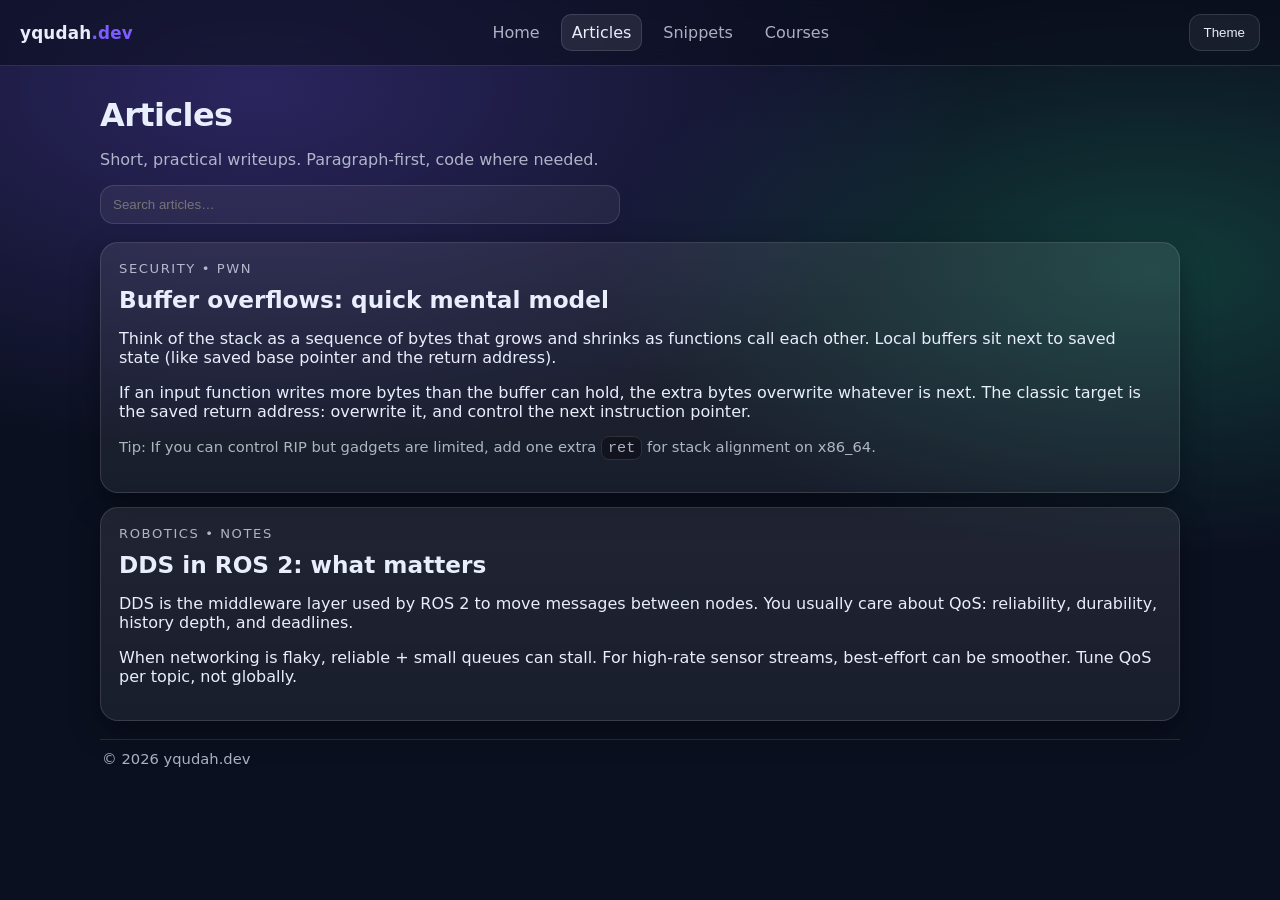
==== articles.html @ 6a626a5e "init site" ====
<!doctype html>
<html lang="en">
<head>
  <meta charset="utf-8" />
  <meta name="viewport" content="width=device-width,initial-scale=1" />
  <title>Articles • yqudah.dev</title>
  <meta name="description" content="Articles and writeups." />
  <link rel="stylesheet" href="style.css" />
</head>
<body>
  <header class="topbar">
    <a class="brand" href="index.html">yqudah<span>.dev</span></a>

    <nav class="nav">
      <a href="index.html">Home</a>
      <a class="active" href="articles.html">Articles</a>
      <a href="snippets.html">Snippets</a>
      <a href="courses.html">Courses</a>
    </nav>

    <button class="btn ghost" id="themeBtn" type="button">Theme</button>
  </header>

  <main class="container">
    <section class="pageHead">
      <h1>Articles</h1>
      <p class="muted">Short, practical writeups. Paragraph-first, code where needed.</p>
      <input class="search" id="search" placeholder="Search articles…" />
    </section>

    <section class="stack" id="list">
      <article class="post card" id="post-bo-model" data-title="buffer overflows quick mental model stack saved rip">
        <div class="kicker">Security • Pwn</div>
        <h2 class="h2">Buffer overflows: quick mental model</h2>
        <p>
          Think of the stack as a sequence of bytes that grows and shrinks as functions call each other.
          Local buffers sit next to saved state (like saved base pointer and the return address).
        </p>
        <p>
          If an input function writes more bytes than the buffer can hold, the extra bytes overwrite whatever is next.
          The classic target is the saved return address: overwrite it, and control the next instruction pointer.
        </p>
        <p class="muted small">
          Tip: If you can control RIP but gadgets are limited, add one extra <code>ret</code> for stack alignment on x86_64.
        </p>
      </article>

      <article class="post card" id="post-dds-notes" data-title="dds ros2 quick notes pub sub reliability qos">
        <div class="kicker">Robotics • Notes</div>
        <h2 class="h2">DDS in ROS 2: what matters</h2>
        <p>
          DDS is the middleware layer used by ROS 2 to move messages between nodes.
          You usually care about QoS: reliability, durability, history depth, and deadlines.
        </p>
        <p>
          When networking is flaky, reliable + small queues can stall. For high-rate sensor streams, best-effort can be smoother.
          Tune QoS per topic, not globally.
        </p>
      </article>
    </section>

    <footer class="footer">
      <div class="muted small">© <span id="year"></span> yqudah.dev</div>
    </footer>
  </main>

  <script src="app.js"></script>
  <script>
    // page-specific: filter articles by search
    const q = document.getElementById("search");
    const posts = [...document.querySelectorAll(".post")];
    q.addEventListener("input", () => {
      const term = q.value.trim().toLowerCase();
      posts.forEach(p => {
        const hay = (p.dataset.title || "").toLowerCase();
        p.style.display = hay.includes(term) ? "" : "none";
      });
    });
  </script>
</body>
</html>
---- style.css ----
/* ===== Theme ===== */
:root{
  --bg: #0b1020;
  --panel: rgba(255,255,255,0.06);
  --panel2: rgba(255,255,255,0.085);
  --text: #e8eefc;
  --muted: rgba(232,238,252,0.72);
  --border: rgba(255,255,255,0.12);
  --shadow: rgba(0,0,0,0.35);
  --accent: #7c5cff;
  --accent2: #2ee59d;
  --codebg: rgba(0,0,0,0.35);
}

:root[data-theme="light"]{
  --bg: #f7f7fb;
  --panel: rgba(0,0,0,0.04);
  --panel2: rgba(0,0,0,0.06);
  --text: #0d1220;
  --muted: rgba(13,18,32,0.7);
  --border: rgba(0,0,0,0.12);
  --shadow: rgba(0,0,0,0.12);
  --accent: #5a44ff;
  --accent2: #0bb37a;
  --codebg: rgba(0,0,0,0.06);
}

/* ===== Base ===== */
*{ box-sizing: border-box; }
html,body{ height:100%; }
body{
  margin:0;
  font-family: ui-sans-serif, system-ui, -apple-system, Segoe UI, Roboto, Arial, sans-serif;
  background:
    radial-gradient(1200px 600px at 20% 10%, rgba(124,92,255,0.28), transparent 60%),
    radial-gradient(1000px 520px at 90% 30%, rgba(46,229,157,0.20), transparent 55%),
    var(--bg);
  color: var(--text);
}

.container{
  width: min(1080px, calc(100% - 40px));
  margin: 0 auto;
  padding: 22px 0 40px;
}

a{ color: inherit; }
.link{ color: var(--muted); text-decoration: none; border-bottom: 1px dashed transparent; }
.link:hover{ border-bottom-color: var(--muted); }

.muted{ color: var(--muted); }
.small{ font-size: 0.92rem; }

/* ===== Topbar ===== */
.topbar{
  position: sticky;
  top: 0;
  z-index: 50;
  display:flex;
  align-items:center;
  justify-content: space-between;
  gap: 14px;
  padding: 14px 20px;
  border-bottom: 1px solid var(--border);
  background: rgba(10,14,28,0.55);
  backdrop-filter: blur(10px);
}

:root[data-theme="light"] .topbar{
  background: rgba(247,247,251,0.75);
}

.brand{
  font-weight: 750;
  letter-spacing: 0.2px;
  text-decoration: none;
  font-size: 1.05rem;
}
.brand span{ color: var(--accent); }

.nav{
  display:flex;
  gap: 10px;
  flex-wrap: wrap;
}
.nav a{
  text-decoration: none;
  color: var(--muted);
  padding: 8px 10px;
  border-radius: 10px;
  border: 1px solid transparent;
}
.nav a:hover{
  color: var(--text);
  border-color: var(--border);
  background: var(--panel);
}
.nav a.active{
  color: var(--text);
  border-color: var(--border);
  background: var(--panel2);
}

/* ===== Components ===== */
.card{
  background: linear-gradient(180deg, var(--panel2), var(--panel));
  border: 1px solid var(--border);
  border-radius: 18px;
  box-shadow: 0 12px 30px var(--shadow);
  padding: 18px;
}

.kicker{
  font-size: 0.82rem;
  letter-spacing: 0.12em;
  text-transform: uppercase;
  color: var(--muted);
  margin-bottom: 10px;
}

.h2{ margin: 0 0 10px; font-size: 1.45rem; }
.h3{ margin: 0 0 10px; font-size: 1.22rem; }

.row{ display:flex; gap: 10px; align-items:center; flex-wrap: wrap; }
.between{ justify-content: space-between; }

.stack{ display:flex; flex-direction: column; gap: 14px; }

.grid{
  display:grid;
  gap: 14px;
  grid-template-columns: repeat(3, 1fr);
}
@media (max-width: 980px){
  .grid{ grid-template-columns: 1fr; }
}

.hero{
  display:grid;
  grid-template-columns: 1.4fr 1fr;
  gap: 14px;
  align-items: stretch;
  margin-bottom: 14px;
}
@media (max-width: 980px){
  .hero{ grid-template-columns: 1fr; }
}

.pageHead{
  margin: 8px 0 18px;
}
.pageHead h1{
  margin: 0 0 6px;
  font-size: 2rem;
  letter-spacing: -0.02em;
}

/* ===== Buttons ===== */
.btn{
  display:inline-flex;
  align-items:center;
  justify-content:center;
  gap: 8px;
  padding: 10px 14px;
  border-radius: 12px;
  border: 1px solid var(--border);
  background: linear-gradient(180deg, rgba(124,92,255,0.25), rgba(124,92,255,0.12));
  color: var(--text);
  text-decoration:none;
  cursor:pointer;
  user-select:none;
}
.btn:hover{
  border-color: rgba(124,92,255,0.45);
}
.btn.ghost{
  background: var(--panel);
}
.btn.ghost:hover{
  background: var(--panel2);
}

.item{
  display:flex;
  justify-content: space-between;
  align-items: center;
  gap: 14px;
  padding: 12px 12px;
  border-radius: 14px;
  border: 1px solid var(--border);
  background: rgba(0,0,0,0.10);
  text-decoration:none;
}
:root[data-theme="light"] .item{ background: rgba(255,255,255,0.55); }
.item:hover{
  border-color: rgba(255,255,255,0.22);
  transform: translateY(-1px);
}
.itemTitle{ font-weight: 650; }
.arrow{ color: var(--muted); }

/* ===== Search ===== */
.search{
  width: min(520px, 100%);
  padding: 11px 12px;
  border-radius: 14px;
  border: 1px solid var(--border);
  background: var(--panel);
  color: var(--text);
  outline: none;
}
.search:focus{
  border-color: rgba(124,92,255,0.5);
}

/* ===== Code blocks ===== */
.code{
  margin: 12px 0 0;
  background: var(--codebg);
  border: 1px solid var(--border);
  border-radius: 14px;
  padding: 12px;
  overflow: auto;
}
code{
  font-family: ui-monospace, SFMono-Regular, Menlo, Monaco, Consolas, "Liberation Mono", "Courier New", monospace;
  font-size: 0.95rem;
  line-height: 1.45;
}
p code{
  padding: 2px 6px;
  border-radius: 8px;
  background: var(--codebg);
  border: 1px solid var(--border);
}

/* ===== Lists ===== */
.bullets{
  margin: 0;
  padding-left: 18px;
  color: var(--muted);
}
.bullets li{ margin: 6px 0; }

/* ===== Footer ===== */
.footer{
  margin-top: 18px;
  display:flex;
  justify-content: space-between;
  align-items:center;
  gap: 10px;
  flex-wrap: wrap;
  padding: 10px 2px;
  border-top: 1px solid var(--border);
}
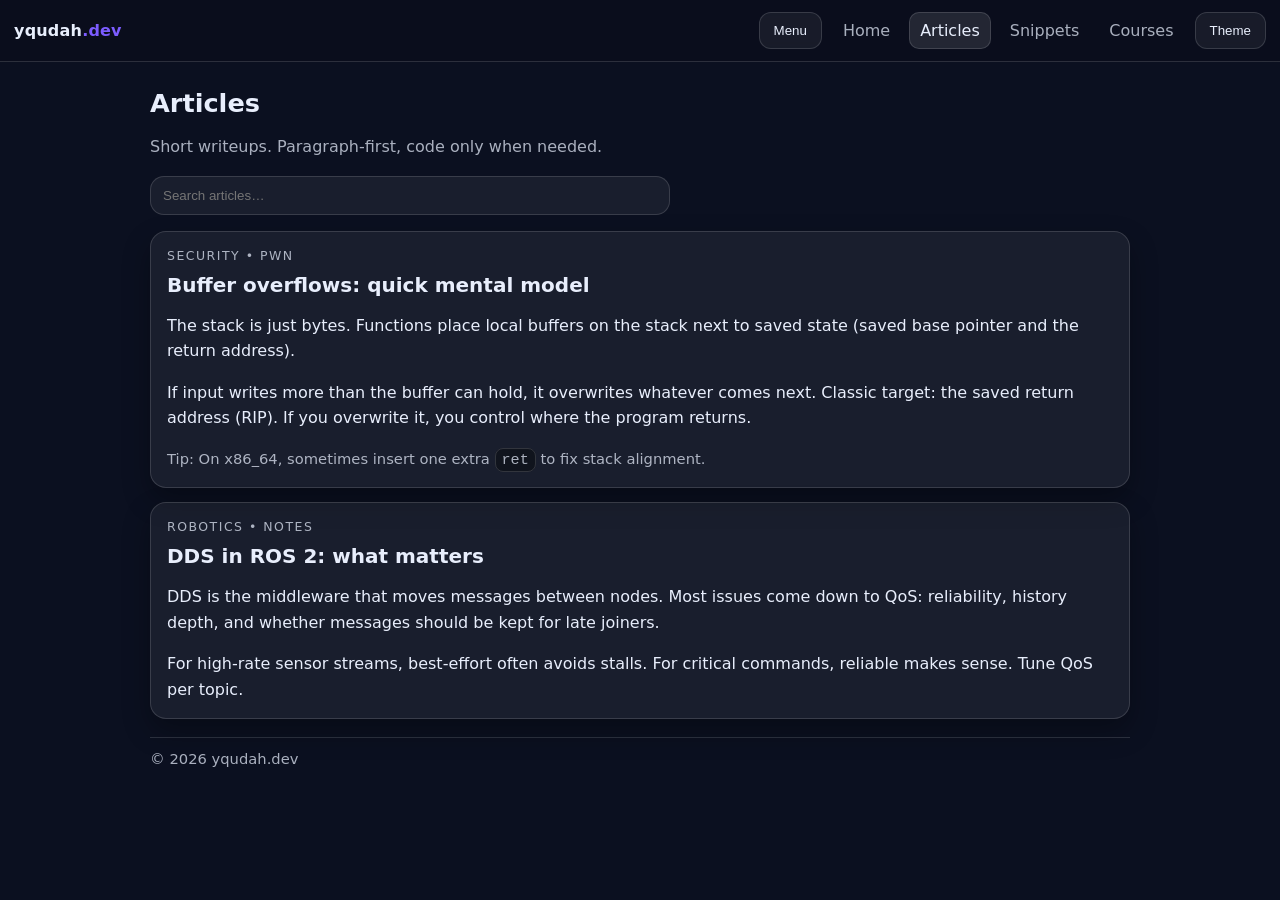
==== commit fb1ce65f: "simpler responsive layout" ====
--- a/articles.html
+++ b/articles.html
@@ -11,20 +11,24 @@
   <header class="topbar">
     <a class="brand" href="index.html">yqudah<span>.dev</span></a>
 
-    <nav class="nav">
+    <button class="btn ghost menuBtn" id="menuBtn" type="button" aria-label="Toggle menu">
+      Menu
+    </button>
+
+    <nav class="nav" id="nav">
       <a href="index.html">Home</a>
       <a class="active" href="articles.html">Articles</a>
       <a href="snippets.html">Snippets</a>
       <a href="courses.html">Courses</a>
     </nav>
 
-    <button class="btn ghost" id="themeBtn" type="button">Theme</button>
+    <button class="btn ghost" id="themeBtn" type="button" aria-label="Toggle theme">Theme</button>
   </header>
 
   <main class="container">
     <section class="pageHead">
       <h1>Articles</h1>
-      <p class="muted">Short, practical writeups. Paragraph-first, code where needed.</p>
+      <p class="muted">Short writeups. Paragraph-first, code only when needed.</p>
       <input class="search" id="search" placeholder="Search articles…" />
     </section>
 
@@ -33,28 +37,27 @@
         <div class="kicker">Security • Pwn</div>
         <h2 class="h2">Buffer overflows: quick mental model</h2>
         <p>
-          Think of the stack as a sequence of bytes that grows and shrinks as functions call each other.
-          Local buffers sit next to saved state (like saved base pointer and the return address).
+          The stack is just bytes. Functions place local buffers on the stack next to saved state (saved base pointer and the return address).
         </p>
         <p>
-          If an input function writes more bytes than the buffer can hold, the extra bytes overwrite whatever is next.
-          The classic target is the saved return address: overwrite it, and control the next instruction pointer.
+          If input writes more than the buffer can hold, it overwrites whatever comes next. Classic target: the saved return address (RIP).
+          If you overwrite it, you control where the program returns.
         </p>
         <p class="muted small">
-          Tip: If you can control RIP but gadgets are limited, add one extra <code>ret</code> for stack alignment on x86_64.
+          Tip: On x86_64, sometimes insert one extra <code>ret</code> to fix stack alignment.
         </p>
       </article>
 
-      <article class="post card" id="post-dds-notes" data-title="dds ros2 quick notes pub sub reliability qos">
+      <article class="post card" id="post-dds-notes" data-title="dds ros2 qos reliability best effort history depth">
         <div class="kicker">Robotics • Notes</div>
         <h2 class="h2">DDS in ROS 2: what matters</h2>
         <p>
-          DDS is the middleware layer used by ROS 2 to move messages between nodes.
-          You usually care about QoS: reliability, durability, history depth, and deadlines.
+          DDS is the middleware that moves messages between nodes. Most issues come down to QoS:
+          reliability, history depth, and whether messages should be kept for late joiners.
         </p>
         <p>
-          When networking is flaky, reliable + small queues can stall. For high-rate sensor streams, best-effort can be smoother.
-          Tune QoS per topic, not globally.
+          For high-rate sensor streams, best-effort often avoids stalls. For critical commands, reliable makes sense.
+          Tune QoS per topic.
         </p>
       </article>
     </section>
@@ -66,7 +69,6 @@
 
   <script src="app.js"></script>
   <script>
-    // page-specific: filter articles by search
     const q = document.getElementById("search");
     const posts = [...document.querySelectorAll(".post")];
     q.addEventListener("input", () => {
--- a/style.css
+++ b/style.css
@@ -1,203 +1,194 @@
 /* ===== Theme ===== */
 :root{
-  --bg: #0b1020;
-  --panel: rgba(255,255,255,0.06);
-  --panel2: rgba(255,255,255,0.085);
-  --text: #e8eefc;
-  --muted: rgba(232,238,252,0.72);
-  --border: rgba(255,255,255,0.12);
-  --shadow: rgba(0,0,0,0.35);
-  --accent: #7c5cff;
-  --accent2: #2ee59d;
-  --codebg: rgba(0,0,0,0.35);
+  --bg:#0b1020;
+  --panel:rgba(255,255,255,.06);
+  --panel2:rgba(255,255,255,.10);
+  --text:#e8eefc;
+  --muted:rgba(232,238,252,.72);
+  --border:rgba(255,255,255,.14);
+  --shadow:rgba(0,0,0,.30);
+  --accent:#7c5cff;
+  --codebg:rgba(0,0,0,.35);
 }
 
 :root[data-theme="light"]{
-  --bg: #f7f7fb;
-  --panel: rgba(0,0,0,0.04);
-  --panel2: rgba(0,0,0,0.06);
-  --text: #0d1220;
-  --muted: rgba(13,18,32,0.7);
-  --border: rgba(0,0,0,0.12);
-  --shadow: rgba(0,0,0,0.12);
-  --accent: #5a44ff;
-  --accent2: #0bb37a;
-  --codebg: rgba(0,0,0,0.06);
+  --bg:#f7f7fb;
+  --panel:rgba(0,0,0,.04);
+  --panel2:rgba(0,0,0,.06);
+  --text:#0d1220;
+  --muted:rgba(13,18,32,.70);
+  --border:rgba(0,0,0,.12);
+  --shadow:rgba(0,0,0,.10);
+  --accent:#5a44ff;
+  --codebg:rgba(0,0,0,.06);
 }
 
 /* ===== Base ===== */
-*{ box-sizing: border-box; }
+*{ box-sizing:border-box; }
 html,body{ height:100%; }
 body{
   margin:0;
-  font-family: ui-sans-serif, system-ui, -apple-system, Segoe UI, Roboto, Arial, sans-serif;
-  background:
-    radial-gradient(1200px 600px at 20% 10%, rgba(124,92,255,0.28), transparent 60%),
-    radial-gradient(1000px 520px at 90% 30%, rgba(46,229,157,0.20), transparent 55%),
-    var(--bg);
+  font-family: system-ui, -apple-system, Segoe UI, Roboto, Arial, sans-serif;
+  background: var(--bg);
   color: var(--text);
 }
+a{ color:inherit; }
+.muted{ color:var(--muted); }
+.small{ font-size:.92rem; }
 
 .container{
-  width: min(1080px, calc(100% - 40px));
+  width: min(980px, calc(100% - 28px));
   margin: 0 auto;
-  padding: 22px 0 40px;
-}
-
-a{ color: inherit; }
-.link{ color: var(--muted); text-decoration: none; border-bottom: 1px dashed transparent; }
-.link:hover{ border-bottom-color: var(--muted); }
-
-.muted{ color: var(--muted); }
-.small{ font-size: 0.92rem; }
+  padding: 18px 0 36px;
+}
 
 /* ===== Topbar ===== */
 .topbar{
   position: sticky;
-  top: 0;
-  z-index: 50;
+  top:0;
+  z-index:50;
   display:flex;
   align-items:center;
-  justify-content: space-between;
-  gap: 14px;
-  padding: 14px 20px;
-  border-bottom: 1px solid var(--border);
-  background: rgba(10,14,28,0.55);
+  gap:10px;
+  padding: 12px 14px;
+  border-bottom:1px solid var(--border);
+  background: rgba(10,14,28,.70);
   backdrop-filter: blur(10px);
 }
-
 :root[data-theme="light"] .topbar{
-  background: rgba(247,247,251,0.75);
+  background: rgba(247,247,251,.85);
 }
 
 .brand{
-  font-weight: 750;
-  letter-spacing: 0.2px;
-  text-decoration: none;
-  font-size: 1.05rem;
-}
-.brand span{ color: var(--accent); }
+  text-decoration:none;
+  font-weight:800;
+  letter-spacing:.2px;
+  margin-right:auto;
+}
+.brand span{ color:var(--accent); }
 
 .nav{
   display:flex;
-  gap: 10px;
-  flex-wrap: wrap;
+  gap:8px;
+  align-items:center;
 }
 .nav a{
-  text-decoration: none;
-  color: var(--muted);
-  padding: 8px 10px;
-  border-radius: 10px;
-  border: 1px solid transparent;
+  text-decoration:none;
+  color:var(--muted);
+  padding:8px 10px;
+  border-radius:10px;
+  border:1px solid transparent;
 }
 .nav a:hover{
-  color: var(--text);
-  border-color: var(--border);
+  color:var(--text);
+  border-color:var(--border);
   background: var(--panel);
 }
 .nav a.active{
-  color: var(--text);
-  border-color: var(--border);
+  color:var(--text);
+  border-color:var(--border);
   background: var(--panel2);
 }
 
-/* ===== Components ===== */
-.card{
-  background: linear-gradient(180deg, var(--panel2), var(--panel));
-  border: 1px solid var(--border);
-  border-radius: 18px;
-  box-shadow: 0 12px 30px var(--shadow);
-  padding: 18px;
-}
-
-.kicker{
-  font-size: 0.82rem;
-  letter-spacing: 0.12em;
-  text-transform: uppercase;
-  color: var(--muted);
+.menuBtn{ display:none; }
+
+/* Mobile nav */
+@media (max-width: 760px){
+  .menuBtn{ display:inline-flex; }
+  .nav{
+    display:none;
+    position:absolute;
+    left:14px;
+    right:14px;
+    top:56px;
+    padding:10px;
+    border:1px solid var(--border);
+    background: rgba(10,14,28,.92);
+    border-radius:14px;
+    flex-direction:column;
+    align-items:stretch;
+    gap:6px;
+  }
+  :root[data-theme="light"] .nav{ background: rgba(247,247,251,.95); }
+  .nav.open{ display:flex; }
+  .nav a{ padding:10px 12px; }
+}
+
+/* ===== Layout helpers ===== */
+.row{ display:flex; gap:10px; align-items:center; flex-wrap:wrap; }
+.between{ justify-content:space-between; }
+.stack{ display:flex; flex-direction:column; gap:14px; }
+
+.hero{
+  padding: 16px 0 8px;
   margin-bottom: 10px;
 }
-
-.h2{ margin: 0 0 10px; font-size: 1.45rem; }
-.h3{ margin: 0 0 10px; font-size: 1.22rem; }
-
-.row{ display:flex; gap: 10px; align-items:center; flex-wrap: wrap; }
-.between{ justify-content: space-between; }
-
-.stack{ display:flex; flex-direction: column; gap: 14px; }
+.hero h1{
+  margin: 0 0 8px;
+  font-size: clamp(1.6rem, 2.5vw, 2.2rem);
+  letter-spacing: -0.02em;
+}
+.hero p{ margin: 0 0 12px; max-width: 60ch; }
+
+.pageHead{ margin: 8px 0 16px; }
+.pageHead h1{
+  margin:0 0 6px;
+  font-size: clamp(1.4rem, 2vw, 1.9rem);
+}
 
 .grid{
   display:grid;
-  gap: 14px;
+  gap:14px;
   grid-template-columns: repeat(3, 1fr);
 }
 @media (max-width: 980px){
   .grid{ grid-template-columns: 1fr; }
 }
 
-.hero{
-  display:grid;
-  grid-template-columns: 1.4fr 1fr;
-  gap: 14px;
-  align-items: stretch;
-  margin-bottom: 14px;
-}
-@media (max-width: 980px){
-  .hero{ grid-template-columns: 1fr; }
-}
-
-.pageHead{
-  margin: 8px 0 18px;
-}
-.pageHead h1{
-  margin: 0 0 6px;
-  font-size: 2rem;
-  letter-spacing: -0.02em;
-}
+/* ===== Cards & text ===== */
+.card{
+  background: var(--panel);
+  border:1px solid var(--border);
+  border-radius:16px;
+  box-shadow: 0 12px 28px var(--shadow);
+  padding:16px;
+}
+.kicker{
+  font-size:.78rem;
+  letter-spacing:.12em;
+  text-transform:uppercase;
+  color:var(--muted);
+  margin-bottom:10px;
+}
+.h2{
+  margin: 0 0 10px;
+  font-size: 1.25rem;
+}
+p{ line-height:1.6; }
+p:last-child{ margin-bottom:0; }
 
 /* ===== Buttons ===== */
 .btn{
   display:inline-flex;
   align-items:center;
   justify-content:center;
-  gap: 8px;
-  padding: 10px 14px;
-  border-radius: 12px;
-  border: 1px solid var(--border);
-  background: linear-gradient(180deg, rgba(124,92,255,0.25), rgba(124,92,255,0.12));
+  gap:8px;
+  padding:10px 14px;
+  border-radius:12px;
+  border:1px solid var(--border);
+  background: rgba(124,92,255,.18);
   color: var(--text);
   text-decoration:none;
   cursor:pointer;
   user-select:none;
 }
-.btn:hover{
-  border-color: rgba(124,92,255,0.45);
-}
+.btn:hover{ border-color: rgba(124,92,255,.45); }
 .btn.ghost{
   background: var(--panel);
 }
 .btn.ghost:hover{
   background: var(--panel2);
 }
-
-.item{
-  display:flex;
-  justify-content: space-between;
-  align-items: center;
-  gap: 14px;
-  padding: 12px 12px;
-  border-radius: 14px;
-  border: 1px solid var(--border);
-  background: rgba(0,0,0,0.10);
-  text-decoration:none;
-}
-:root[data-theme="light"] .item{ background: rgba(255,255,255,0.55); }
-.item:hover{
-  border-color: rgba(255,255,255,0.22);
-  transform: translateY(-1px);
-}
-.itemTitle{ font-weight: 650; }
-.arrow{ color: var(--muted); }
 
 /* ===== Search ===== */
 .search{
@@ -210,17 +201,17 @@
   outline: none;
 }
 .search:focus{
-  border-color: rgba(124,92,255,0.5);
-}
-
-/* ===== Code blocks ===== */
+  border-color: rgba(124,92,255,.50);
+}
+
+/* ===== Code ===== */
 .code{
   margin: 12px 0 0;
   background: var(--codebg);
   border: 1px solid var(--border);
   border-radius: 14px;
   padding: 12px;
-  overflow: auto;
+  overflow:auto;
 }
 code{
   font-family: ui-monospace, SFMono-Regular, Menlo, Monaco, Consolas, "Liberation Mono", "Courier New", monospace;
@@ -236,21 +227,16 @@
 
 /* ===== Lists ===== */
 .bullets{
-  margin: 0;
-  padding-left: 18px;
-  color: var(--muted);
-}
-.bullets li{ margin: 6px 0; }
+  margin:0;
+  padding-left:18px;
+  color:var(--muted);
+}
+.bullets li{ margin:6px 0; }
 
 /* ===== Footer ===== */
 .footer{
   margin-top: 18px;
-  display:flex;
-  justify-content: space-between;
-  align-items:center;
-  gap: 10px;
-  flex-wrap: wrap;
-  padding: 10px 2px;
+  padding-top: 12px;
   border-top: 1px solid var(--border);
 }
 
